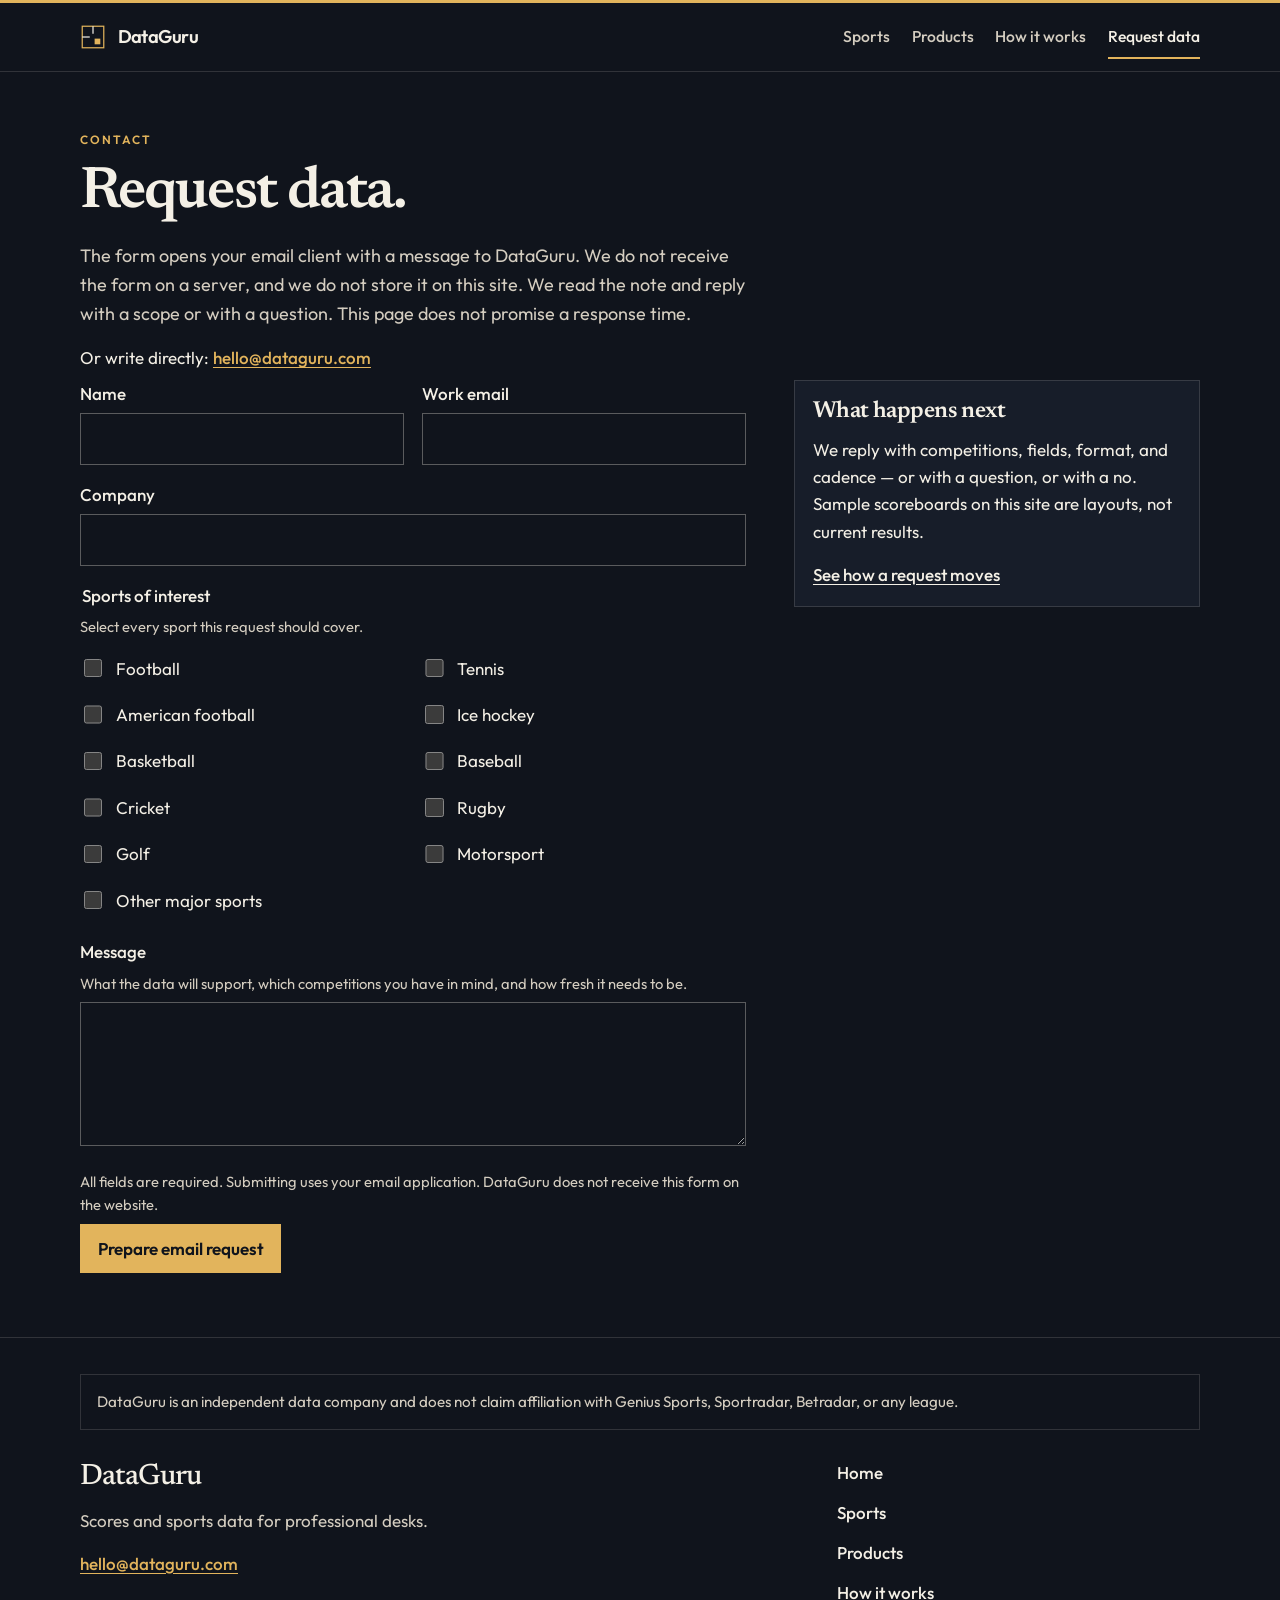
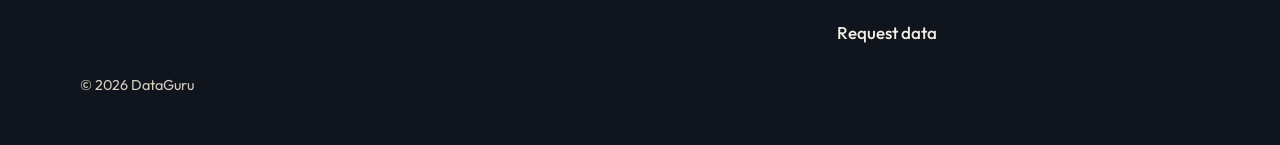
==== contact.html @ 73f0d901 "Add the DataGuru marketing site" ====
<!DOCTYPE html>
<html lang="en">
<head>
  <meta charset="utf-8">
  <meta name="viewport" content="width=device-width, initial-scale=1">
  <title>Request data — DataGuru</title>
  <meta name="description" content="Request sports scores and sports data from DataGuru. The form opens an email to the contact address with your note prepared. Nothing is stored on this site.">
  <meta name="theme-color" content="#10141c">
  <link rel="icon" href="favicon.ico" sizes="32x32">
  <link rel="icon" href="assets/favicon.svg" type="image/svg+xml">
  <link rel="preload" href="fonts/newsreader-latin-500-normal.woff2" as="font" type="font/woff2" crossorigin>
  <link rel="preload" href="fonts/outfit-latin-400-normal.woff2" as="font" type="font/woff2" crossorigin>
  <link rel="stylesheet" href="css/site.css">
</head>
<body>
  <a class="skip" href="#content">Skip to content</a>
  <header class="site-header">
    <div class="shell bar">
      <a class="brand" href="index.html">
        <img class="brand-mark" src="assets/mark.svg" width="28" height="28" alt="">
        <span class="brand-word">DataGuru</span>
      </a>
      <button class="nav-toggle" type="button" aria-expanded="false" aria-controls="site-nav">
        <span class="when-closed">Menu</span>
        <span class="when-open">Close</span>
      </button>
      <nav class="site-nav" id="site-nav" aria-label="Primary">
        <a href="sports.html">Sports</a>
        <a href="products.html">Products</a>
        <a href="how-it-works.html">How it works</a>
        <a class="nav-request" href="contact.html" aria-current="page">Request data</a>
      </nav>
    </div>
  </header>
  <main id="content" tabindex="-1">
    <div class="shell">
      <div class="page-head">
        <p class="eyebrow">Contact</p>
        <h1>Request data.</h1>
        <p class="lede">The form opens your email client with a message to DataGuru. We do not receive the form on a server, and we do not store it on this site. We read the note and reply with a scope or with a question. This page does not promise a response time.</p>
        <!-- Contact address: js/site.js CONTACT_EMAIL -->
        <p class="plain-mail">Or write directly: <a class="email-link" id="plain-email" data-contact-email></a></p>
      </div>
      <div class="form-layout">
        <form id="request" data-request-form action="contact.html" method="get">
          <div class="form-grid">
            <div>
              <label for="name">Name</label>
              <input id="name" name="name" type="text" autocomplete="name" maxlength="120" required>
            </div>
            <div>
              <label for="email">Work email</label>
              <input id="email" name="email" type="email" autocomplete="email" inputmode="email" autocapitalize="none" spellcheck="false" maxlength="120" required>
            </div>
            <div class="full">
              <label for="company">Company</label>
              <input id="company" name="company" type="text" autocomplete="organization" maxlength="160" required>
            </div>
            <fieldset class="full" data-sports-field aria-describedby="sports-hint">
              <legend>Sports of interest</legend>
              <p class="hint" id="sports-hint">Select every sport this request should cover.</p>
              <div class="checks">
                <label><input type="checkbox" name="sports" value="Football" data-slug="football"> Football</label>
                <label><input type="checkbox" name="sports" value="Tennis" data-slug="tennis"> Tennis</label>
                <label><input type="checkbox" name="sports" value="American football" data-slug="american-football"> American football</label>
                <label><input type="checkbox" name="sports" value="Ice hockey" data-slug="ice-hockey"> Ice hockey</label>
                <label><input type="checkbox" name="sports" value="Basketball" data-slug="basketball"> Basketball</label>
                <label><input type="checkbox" name="sports" value="Baseball" data-slug="baseball"> Baseball</label>
                <label><input type="checkbox" name="sports" value="Cricket" data-slug="cricket"> Cricket</label>
                <label><input type="checkbox" name="sports" value="Rugby" data-slug="rugby"> Rugby</label>
                <label><input type="checkbox" name="sports" value="Golf" data-slug="golf"> Golf</label>
                <label><input type="checkbox" name="sports" value="Motorsport" data-slug="motorsport"> Motorsport</label>
                <label><input type="checkbox" name="sports" value="Other major sports" data-slug="other"> Other major sports</label>
              </div>
              <p class="field-error" id="sports-error" data-sports-error role="alert" hidden>Select at least one sport.</p>
            </fieldset>
            <div class="full">
              <label for="message">Message</label>
              <p class="hint" id="message-hint">What the data will support, which competitions you have in mind, and how fresh it needs to be.</p>
              <textarea id="message" name="message" maxlength="1200" required aria-describedby="message-hint"></textarea>
            </div>
            <div class="full">
              <p class="hint">All fields are required. Submitting uses your email application. DataGuru does not receive this form on the website.</p>
              <button class="button" type="submit">Prepare email request</button>
            </div>
          </div>
          <div class="request-status" data-request-status hidden tabindex="-1" role="status" aria-live="polite">
            <h2>Email ready</h2>
            <p>Your email client should open a message to <a class="email-link" data-contact-email></a>. If it does not, use the prepared link. This page did not send or store the note.</p>
            <p>Subject: <span data-request-subject></span></p>
            <pre class="letter" data-request-summary></pre>
            <a class="button" data-open-mailto href="contact.html">Open the prepared email</a>
          </div>
        </form>
        <aside class="aside-card">
          <h2>What happens next</h2>
          <p>We reply with competitions, fields, format, and cadence — or with a question, or with a no. Sample scoreboards on this site are layouts, not current results.</p>
          <p><a class="text-link" href="how-it-works.html">See how a request moves</a></p>
        </aside>
      </div>
    </div>
  </main>
  <footer class="site-footer">
    <div class="shell">
      <p class="independence">DataGuru is an independent data company and does not claim affiliation with Genius Sports, Sportradar, Betradar, or any league.</p>
      <div class="footer-grid">
        <div>
          <p class="footer-name">DataGuru</p>
          <p class="footer-tag">Scores and sports data for professional desks.</p>
          <a class="email-link" data-contact-email></a>
        </div>
        <nav class="footer-nav" aria-label="Footer">
          <a href="index.html">Home</a>
          <a href="sports.html">Sports</a>
          <a href="products.html">Products</a>
          <a href="how-it-works.html">How it works</a>
          <a href="contact.html" aria-current="page">Request data</a>
        </nav>
      </div>
      <p class="copyright">© 2026 DataGuru</p>
      <noscript>
        <p class="noscript-note">Enable JavaScript to show the contact address and to prepare a request email. The address is a single constant in the site script.</p>
      </noscript>
    </div>
  </footer>
  <script src="js/site.js"></script>
</body>
</html>
---- css/site.css ----
/* DataGuru — Brass Ledger
   Indigo ink, warm paper, one brass signal. Self-contained. */

@font-face {
  font-family: "Newsreader";
  font-style: normal;
  font-weight: 500;
  font-display: swap;
  src: url("../fonts/newsreader-latin-500-normal.woff2") format("woff2");
}

@font-face {
  font-family: "Newsreader";
  font-style: italic;
  font-weight: 500;
  font-display: swap;
  src: url("../fonts/newsreader-latin-500-italic.woff2") format("woff2");
}

@font-face {
  font-family: "Newsreader";
  font-style: normal;
  font-weight: 600;
  font-display: swap;
  src: url("../fonts/newsreader-latin-600-normal.woff2") format("woff2");
}

@font-face {
  font-family: "Outfit";
  font-style: normal;
  font-weight: 400;
  font-display: swap;
  src: url("../fonts/outfit-latin-400-normal.woff2") format("woff2");
}

@font-face {
  font-family: "Outfit";
  font-style: normal;
  font-weight: 500;
  font-display: swap;
  src: url("../fonts/outfit-latin-500-normal.woff2") format("woff2");
}

@font-face {
  font-family: "Outfit";
  font-style: normal;
  font-weight: 600;
  font-display: swap;
  src: url("../fonts/outfit-latin-600-normal.woff2") format("woff2");
}

:root {
  --ink: #10141c;
  --ink-raised: #171d29;
  --panel: #1c2433;
  --line: rgba(244, 240, 230, 0.14);
  --line-strong: rgba(244, 240, 230, 0.32);
  --paper: #f4f0e6;
  --muted: #d4cdc0;
  --brass: #e2b45c;
  --error: #ffc9bc;
  --serif: "Newsreader", "Iowan Old Style", Palatino, Georgia, serif;
  --sans: "Outfit", "Avenir Next", "Segoe UI", sans-serif;
  --header: 4.25rem;
  color-scheme: dark;
}

*,
*::before,
*::after {
  box-sizing: border-box;
}

html {
  background: var(--ink);
  scroll-behavior: smooth;
  scroll-padding-top: 5.25rem;
}

body {
  margin: 0;
  background: var(--ink);
  color: var(--paper);
  font-family: var(--sans);
  font-size: 1.0625rem;
  font-weight: 400;
  line-height: 1.6;
  text-rendering: optimizeLegibility;
  -webkit-font-smoothing: antialiased;
}

[id] {
  scroll-margin-top: 5.25rem;
}

img,
svg {
  display: block;
  max-width: 100%;
}

button {
  font: inherit;
}

h1,
h2,
h3 {
  font-family: var(--serif);
  font-weight: 600;
  line-height: 1.08;
  letter-spacing: -0.025em;
  color: var(--paper);
}

h1 {
  margin: 0 0 1rem;
  font-size: clamp(2.55rem, 5.2vw, 4.6rem);
  letter-spacing: -0.032em;
}

h2 {
  margin: 0 0 0.75rem;
  font-size: clamp(1.85rem, 3vw, 2.7rem);
}

h3 {
  margin: 0 0 0.4rem;
  font-size: 1.45rem;
  font-weight: 500;
}

p {
  margin: 0 0 1rem;
}

p:last-child {
  margin-bottom: 0;
}

a {
  color: inherit;
}

:focus-visible {
  outline: 2px solid var(--brass);
  outline-offset: 3px;
}

::selection {
  background: var(--brass);
  color: var(--ink);
}

.skip {
  position: absolute;
  left: 1rem;
  top: -4rem;
  z-index: 30;
  padding: 0.55rem 0.8rem;
  background: var(--brass);
  color: var(--ink);
  font-weight: 600;
  text-decoration: none;
}

.skip:focus {
  top: 0.6rem;
}

.shell {
  width: min(1120px, calc(100% - 2.5rem));
  margin-inline: auto;
}

.site-header {
  position: sticky;
  top: 0;
  z-index: 20;
  background: var(--ink);
  border-top: 3px solid var(--brass);
  border-bottom: 1px solid var(--line);
}

.bar {
  display: flex;
  align-items: center;
  gap: 1rem 1.5rem;
  min-height: var(--header);
}

.brand {
  display: inline-flex;
  align-items: center;
  gap: 0.7rem;
  color: var(--paper);
  text-decoration: none;
  font-weight: 600;
  letter-spacing: -0.03em;
  font-size: 1.15rem;
}

.brand-mark {
  width: 1.65rem;
  height: 1.65rem;
}

.brand-word {
  white-space: nowrap;
}

.site-nav {
  display: flex;
  align-items: center;
  gap: 0.25rem 1.35rem;
  margin-left: auto;
}

.site-nav a {
  display: inline-flex;
  align-items: center;
  min-height: 44px;
  color: var(--muted);
  text-decoration: none;
  font-size: 0.98rem;
  font-weight: 500;
}

.site-nav a:hover {
  color: var(--paper);
}

.site-nav a[aria-current="page"] {
  color: var(--paper);
  box-shadow: inset 0 -2px 0 var(--brass);
}

.site-nav a.nav-request {
  color: var(--brass);
}

.site-nav a.nav-request:hover {
  color: var(--brass);
  text-decoration: underline;
  text-underline-offset: 0.22em;
}

.site-nav a.nav-request[aria-current="page"] {
  color: var(--paper);
  text-decoration: none;
}

.nav-toggle {
  display: none;
  align-items: center;
  min-height: 44px;
  margin-left: auto;
  padding: 0 0.9rem;
  border: 1px solid var(--line-strong);
  background: transparent;
  color: var(--paper);
  font: inherit;
  font-weight: 500;
  cursor: pointer;
}

.nav-toggle .when-open {
  display: none;
}

.nav-toggle[aria-expanded="true"] {
  border-color: var(--brass);
  color: var(--brass);
}

.nav-toggle[aria-expanded="true"] .when-closed {
  display: none;
}

.nav-toggle[aria-expanded="true"] .when-open {
  display: inline;
}

.button:focus-visible,
.nav-toggle:focus-visible {
  outline-color: var(--paper);
}

main:focus {
  outline: none;
}

.hero-wrap {
  background: radial-gradient(ellipse 55% 80% at 100% 0%, rgba(226, 180, 92, 0.16), transparent 58%);
}

.hero {
  display: grid;
  grid-template-columns: minmax(0, 1.15fr) minmax(16rem, 0.85fr);
  gap: 3.5rem;
  align-items: start;
  padding: 4.25rem 0 3.5rem;
}

.eyebrow {
  margin: 0 0 0.85rem;
  color: var(--brass);
  font-size: 0.75rem;
  font-weight: 600;
  letter-spacing: 0.16em;
  text-transform: uppercase;
}

h1 em {
  font-style: italic;
  font-weight: 500;
  color: var(--brass);
}

.lede {
  max-width: 42rem;
  color: var(--muted);
  font-size: 1.125rem;
}

.actions {
  display: flex;
  flex-wrap: wrap;
  align-items: center;
  gap: 1rem 1.4rem;
  margin: 1.6rem 0 0.85rem;
}

.button {
  display: inline-flex;
  align-items: center;
  justify-content: center;
  min-height: 44px;
  padding: 0.7rem 1.1rem;
  background: var(--brass);
  color: var(--ink);
  font-weight: 600;
  text-decoration: none;
  border: 0;
  cursor: pointer;
}

.button:hover {
  background: var(--paper);
  color: var(--ink);
}

.text-link {
  color: var(--paper);
  font-weight: 500;
  text-underline-offset: 0.2em;
}

.text-link:hover {
  color: var(--brass);
}

.fine {
  color: var(--muted);
  font-size: 0.92rem;
}

.sample {
  position: relative;
  border: 1px solid var(--line-strong);
  background:
    linear-gradient(180deg, rgba(226, 180, 92, 0.14), rgba(226, 180, 92, 0) 32%),
    var(--panel);
  padding: 1.45rem 1.3rem 1.15rem;
}

.sample::before,
.sample::after {
  content: "";
  position: absolute;
  width: 0.75rem;
  height: 0.75rem;
  border-color: var(--brass);
  border-style: solid;
}

.sample::before {
  top: 0.45rem;
  left: 0.45rem;
  border-width: 1px 0 0 1px;
}

.sample::after {
  right: 0.45rem;
  bottom: 0.45rem;
  border-width: 0 1px 1px 0;
}

.sample-top {
  display: flex;
  justify-content: space-between;
  gap: 1rem;
  align-items: baseline;
}

.sample-flag {
  margin: 0;
  color: var(--brass);
  font-size: 0.72rem;
  font-weight: 600;
  letter-spacing: 0.14em;
  text-transform: uppercase;
}

.sample-sport {
  margin: 1rem 0 0.15rem;
  font-family: var(--serif);
  font-size: 1.7rem;
  letter-spacing: -0.02em;
}

.sample-meta,
.sample-foot {
  color: var(--muted);
  font-size: 0.86rem;
}

.scoreboard {
  margin: 1rem 0 0.85rem;
}

.score-row {
  display: grid;
  grid-template-columns: 1fr auto;
  gap: 1rem;
  align-items: baseline;
  padding: 0.45rem 0;
  border-top: 1px solid var(--line);
}

.score {
  font-family: var(--serif);
  font-size: 2.6rem;
  font-variant-numeric: lining-nums tabular-nums;
  line-height: 1;
}

.clock {
  margin: 0 0 0.85rem;
  color: var(--brass);
  font-variant-numeric: tabular-nums;
  letter-spacing: 0.03em;
}

.event-list {
  list-style: none;
  margin: 0;
  padding: 0;
  border-top: 1px solid var(--line);
}

.event-list li {
  display: grid;
  grid-template-columns: 3rem 1.1fr 1.3fr;
  gap: 0.5rem;
  padding: 0.55rem 0;
  border-bottom: 1px solid var(--line);
  font-size: 0.92rem;
}

.sample-foot {
  margin-top: 0.85rem;
}

.section {
  padding: 4.5rem 0;
}

.section-intro {
  max-width: 40rem;
  margin-bottom: 2rem;
}

.band {
  background: var(--ink-raised);
  border-top: 1px solid var(--line);
  border-bottom: 1px solid var(--line);
}

.families {
  list-style: none;
  margin: 0;
  padding: 0;
  counter-reset: family;
}

.families li {
  display: grid;
  grid-template-columns: 4rem minmax(0, 1fr);
  gap: 0.5rem 1rem;
  align-items: start;
  padding: 1.2rem 0;
  border-top: 1px solid var(--line);
  counter-increment: family;
}

.families li:last-child {
  border-bottom: 1px solid var(--line);
}

.families li::before {
  content: counter(family, decimal-leading-zero);
  font-family: var(--serif);
  font-style: italic;
  font-weight: 500;
  font-size: 1.7rem;
  color: var(--brass);
  line-height: 1.1;
}

.families a {
  color: var(--paper);
  text-decoration: none;
}

.families a:hover {
  color: var(--brass);
}

.families p {
  color: var(--muted);
  max-width: 46rem;
}

.figures {
  display: grid;
  grid-template-columns: repeat(4, minmax(0, 1fr));
  gap: 1.5rem;
  margin: 0;
}

.figures > div {
  display: flex;
  flex-direction: column;
  gap: 0.35rem;
  min-height: 100%;
  padding-top: 0.2rem;
  border-top: 2px solid var(--brass);
}

.figures dt {
  order: 1;
  font-size: 0.75rem;
  font-weight: 600;
  letter-spacing: 0.14em;
  text-transform: uppercase;
}

.figures dd {
  order: 0;
  margin: 0.35rem 0 0;
  font-family: var(--serif);
  font-style: italic;
  font-weight: 500;
  font-size: clamp(3rem, 5vw, 4.25rem);
  line-height: 0.95;
  color: var(--brass);
  font-variant-numeric: lining-nums;
}

.figures p {
  order: 2;
  margin: 0.2rem 0 0;
  color: var(--muted);
  font-size: 0.95rem;
}

.plate-grid {
  display: grid;
  grid-template-columns: 1fr 1fr;
  border-top: 1px solid var(--line);
  border-left: 1px solid var(--line);
}

.plate {
  position: relative;
  min-height: 13.5rem;
  padding: 1.4rem 1.3rem 1.3rem;
  border-right: 1px solid var(--line);
  border-bottom: 1px solid var(--line);
}

.plate:hover,
.plate:focus-within {
  background: rgba(244, 240, 230, 0.04);
}

.plate:has(a:focus-visible) {
  outline: 2px solid var(--brass);
  outline-offset: -2px;
}

.plate h3 a:focus-visible {
  outline: none;
}

.plate h3 a::after {
  content: "";
  position: absolute;
  inset: 0;
}

.icon {
  width: 2.4rem;
  height: 2.4rem;
  margin-bottom: 1rem;
  color: var(--brass);
}

.plate p,
.wider-grid p {
  color: var(--muted);
}

.plate h3 a,
.sport-index a,
.wider-grid h3 {
  color: var(--paper);
  text-decoration: none;
}

.plate:hover h3 a {
  color: var(--brass);
}

.sport-index {
  display: grid;
  grid-template-columns: repeat(3, minmax(0, 1fr));
  list-style: none;
  margin: 0;
  padding: 0;
  border-top: 1px solid var(--line);
  border-left: 1px solid var(--line);
}

.sport-index a {
  display: flex;
  align-items: center;
  min-height: 4.75rem;
  padding: 0.8rem 1rem;
  border-right: 1px solid var(--line);
  border-bottom: 1px solid var(--line);
  font-weight: 500;
  text-decoration: none;
}

.sport-index a:hover {
  background: rgba(244, 240, 230, 0.04);
  color: var(--brass);
}

.steps {
  list-style: none;
  display: grid;
  grid-template-columns: repeat(3, minmax(0, 1fr));
  gap: 1.5rem;
  margin: 0;
  padding: 0;
  counter-reset: step;
}

.steps li {
  counter-increment: step;
  border-top: 2px solid var(--brass);
  padding-top: 0.9rem;
}

.steps li::before {
  content: counter(step, decimal-leading-zero);
  display: block;
  margin-bottom: 0.55rem;
  font-family: var(--serif);
  font-style: italic;
  font-weight: 500;
  font-size: 2rem;
  line-height: 1;
  color: var(--brass);
}

.steps p {
  color: var(--muted);
}

.steps-long {
  grid-template-columns: 1fr;
  gap: 0;
}

.steps-long li {
  display: grid;
  grid-template-columns: 4.5rem minmax(0, 1fr);
  gap: 0.75rem 1rem;
  border-top: 1px solid var(--line);
  padding: 1.4rem 0 1.5rem;
}

.steps-long li::before {
  margin: 0;
  font-size: 2.1rem;
}

.close {
  background: var(--brass);
  color: var(--ink);
}

.close h2,
.close p {
  color: var(--ink);
}

.close-inner {
  display: flex;
  align-items: end;
  justify-content: space-between;
  gap: 1.5rem 2rem;
}

.close h2 {
  max-width: 22rem;
  margin: 0;
}

.close .button {
  background: var(--ink);
  color: var(--paper);
  flex: 0 0 auto;
}

.close .button:hover {
  background: var(--paper);
  color: var(--ink);
}

.page-head {
  max-width: 44rem;
  padding: 3.6rem 0 0.5rem;
}

.page-head h1 {
  font-size: clamp(2.4rem, 4.6vw, 4rem);
}

.page-block {
  padding-bottom: 3.5rem;
}

.follow {
  margin-top: 1.5rem;
}

.section-gap {
  margin-top: 3rem;
}

.jump {
  display: flex;
  flex-wrap: wrap;
  gap: 0.35rem 1.1rem;
  margin: 1.5rem 0 0.5rem;
  padding-bottom: 0.4rem;
  border-bottom: 1px solid var(--line);
}

.jump a {
  display: inline-flex;
  align-items: center;
  min-height: 44px;
  color: var(--muted);
  font-weight: 500;
  text-decoration: none;
}

.jump a:hover {
  color: var(--brass);
}

.sport,
.product {
  display: grid;
  grid-template-columns: minmax(12rem, 0.75fr) minmax(0, 1.25fr);
  gap: 1.25rem 2.5rem;
  padding: 2.2rem 0;
  border-top: 1px solid var(--line);
}

.sport-title {
  display: flex;
  align-items: center;
  gap: 0.75rem;
}

.sport-title .icon {
  margin: 0;
  flex: 0 0 auto;
}

.sport-title h2,
.product h2 {
  margin: 0;
}

.alias {
  margin: 0.35rem 0 0;
  color: var(--brass);
  font-size: 0.78rem;
  font-weight: 600;
  letter-spacing: 0.14em;
  text-transform: uppercase;
}

.sport ul,
.split ul,
.note-list {
  margin: 0.4rem 0 1rem;
  padding-left: 1.15rem;
}

.sport li,
.split li {
  margin: 0.35rem 0;
}

.wider-grid {
  display: grid;
  grid-template-columns: repeat(3, minmax(0, 1fr));
  gap: 1px;
  background: var(--line);
  border: 1px solid var(--line);
}

.wider-grid article {
  background: var(--ink);
  padding: 1.25rem 1.15rem 1.3rem;
}

.wider-grid .span-all {
  grid-column: 1 / -1;
}

.wider-grid h3 {
  font-size: 1.35rem;
}

.product dl {
  margin: 0;
}

.product dl > div {
  display: grid;
  grid-template-columns: 7.5rem minmax(0, 1fr);
  gap: 0.75rem 1rem;
  padding: 0.75rem 0;
  border-top: 1px solid var(--line);
}

.product dt {
  margin: 0;
  color: var(--brass);
  font-size: 0.72rem;
  font-weight: 600;
  letter-spacing: 0.12em;
  text-transform: uppercase;
}

.product dd {
  margin: 0;
}

.split {
  display: grid;
  grid-template-columns: 1fr 1fr;
  gap: 1.5rem 2.5rem;
  margin-top: 2.5rem;
}

.split section {
  border-top: 2px solid var(--brass);
  padding-top: 1rem;
}

.form-layout {
  display: grid;
  grid-template-columns: minmax(0, 1.15fr) minmax(14rem, 0.7fr);
  gap: 2rem 3rem;
  align-items: start;
  padding-bottom: 4rem;
}

.form-grid {
  display: grid;
  grid-template-columns: 1fr 1fr;
  gap: 1rem 1.15rem;
}

.full {
  grid-column: 1 / -1;
}

label,
legend {
  display: block;
  margin-bottom: 0.4rem;
  font-weight: 500;
}

fieldset {
  border: 0;
  margin: 0;
  padding: 0;
  min-inline-size: 0;
}

input,
textarea {
  width: 100%;
  padding: 0.75rem 0.8rem;
  border: 1px solid var(--line-strong);
  border-radius: 0;
  background: var(--ink);
  color: var(--paper);
  font: inherit;
  font-size: 1rem;
}

textarea {
  min-height: 9rem;
  resize: vertical;
}

input:focus-visible,
textarea:focus-visible {
  outline: 2px solid var(--brass);
  outline-offset: 2px;
  border-color: var(--brass);
}

input:-webkit-autofill {
  -webkit-text-fill-color: var(--paper);
  caret-color: var(--paper);
  box-shadow: 0 0 0 1000px var(--ink) inset;
}

.checks {
  display: grid;
  grid-template-columns: 1fr 1fr;
  gap: 0.15rem 1rem;
}

.checks label {
  display: flex;
  align-items: center;
  gap: 0.65rem;
  min-height: 44px;
  margin: 0;
  font-weight: 400;
  cursor: pointer;
}

.checks input {
  width: 1.15rem;
  height: 1.15rem;
  accent-color: var(--brass);
}

.hint {
  margin: 0 0 0.45rem;
  color: var(--muted);
  font-size: 0.92rem;
}

.field-error {
  margin: 0.35rem 0 0;
  color: var(--error);
  font-size: 0.92rem;
}

.aside-card {
  border: 1px solid var(--line);
  background: var(--ink-raised);
  padding: 1.15rem 1.1rem;
}

.aside-card h2 {
  font-size: 1.45rem;
}

.plain-mail {
  margin-top: 0.8rem;
}

.email-link {
  color: var(--brass);
  font-weight: 500;
  text-underline-offset: 0.16em;
}

.email-link:hover {
  color: var(--paper);
}

.request-status {
  margin-top: 1.35rem;
  padding: 1.1rem 1.1rem 1.15rem;
  border-left: 3px solid var(--brass);
  background: var(--ink-raised);
}

.request-status h2 {
  font-size: 1.7rem;
}

.letter {
  margin: 0.75rem 0 1rem;
  padding: 0.85rem 0.9rem;
  border: 1px solid var(--line);
  background: var(--ink);
  font-family: var(--sans);
  font-size: 0.95rem;
  white-space: pre-wrap;
  overflow-wrap: anywhere;
}

.site-footer {
  padding: 2.25rem 0 2rem;
  border-top: 1px solid var(--line);
}

.independence {
  margin: 0;
  padding: 0.9rem 1rem;
  border: 1px solid var(--line);
  color: var(--muted);
  font-size: 0.95rem;
}

.footer-grid {
  display: grid;
  grid-template-columns: 1.4fr 0.7fr;
  gap: 2rem;
  margin-top: 1.5rem;
}

.footer-name {
  margin: 0 0 0.35rem;
  font-family: var(--serif);
  font-size: 1.85rem;
  font-weight: 500;
  letter-spacing: -0.03em;
}

.footer-tag {
  color: var(--muted);
}

.footer-nav {
  display: grid;
  align-content: start;
  justify-items: start;
  gap: 0.1rem;
}

.footer-nav a {
  display: inline-flex;
  align-items: center;
  min-height: 2.4rem;
  color: var(--paper);
  font-weight: 500;
  text-decoration: none;
}

.footer-nav a:hover {
  color: var(--brass);
}

.copyright {
  margin-top: 1.4rem;
  color: var(--muted);
  font-size: 0.9rem;
}

.noscript-note {
  margin-top: 1rem;
  color: var(--muted);
}

@media (max-width: 900px) {
  .hero,
  .sport,
  .product,
  .form-layout,
  .split,
  .figures {
    grid-template-columns: 1fr;
  }

  .close-inner {
    align-items: start;
    flex-direction: column;
  }

  .close h2 {
    max-width: none;
  }

  .product dl > div {
    grid-template-columns: 1fr;
    gap: 0.2rem;
  }
}

@media (max-width: 800px) {
  .bar {
    flex-wrap: wrap;
  }

  .nav-toggle {
    display: inline-flex;
  }

  .site-nav {
    display: none;
    flex-basis: 100%;
    flex-direction: column;
    align-items: stretch;
    gap: 0;
    margin-left: 0;
    padding-bottom: 0.6rem;
  }

  .site-nav.is-open {
    display: flex;
  }

  .site-nav a {
    border-top: 1px solid var(--line);
  }

  .site-nav a[aria-current="page"] {
    box-shadow: inset 3px 0 0 var(--brass);
  }

  .steps {
    grid-template-columns: 1fr;
  }

  .wider-grid,
  .sport-index {
    grid-template-columns: 1fr 1fr;
  }
}

@media (max-width: 640px) {
  .shell {
    width: min(1120px, calc(100% - 2rem));
  }

  .hero {
    gap: 2rem;
    padding: 2rem 0 2.4rem;
  }

  .section {
    padding: 3rem 0;
  }

  .page-head {
    padding-top: 2rem;
  }

  .plate-grid,
  .form-grid,
  .checks,
  .wider-grid,
  .sport-index,
  .footer-grid {
    grid-template-columns: 1fr;
  }

  .event-list li {
    grid-template-columns: 2.6rem 1fr;
  }

  .event-list li span:last-child {
    grid-column: 2;
  }

  .steps-long li {
    grid-template-columns: 1fr;
  }
}

@media (pointer: coarse) {
  .footer-nav a {
    min-height: 44px;
  }
}

@media (prefers-reduced-motion: reduce) {
  html {
    scroll-behavior: auto;
  }

  *,
  *::before,
  *::after {
    transition: none !important;
    animation: none !important;
  }
}
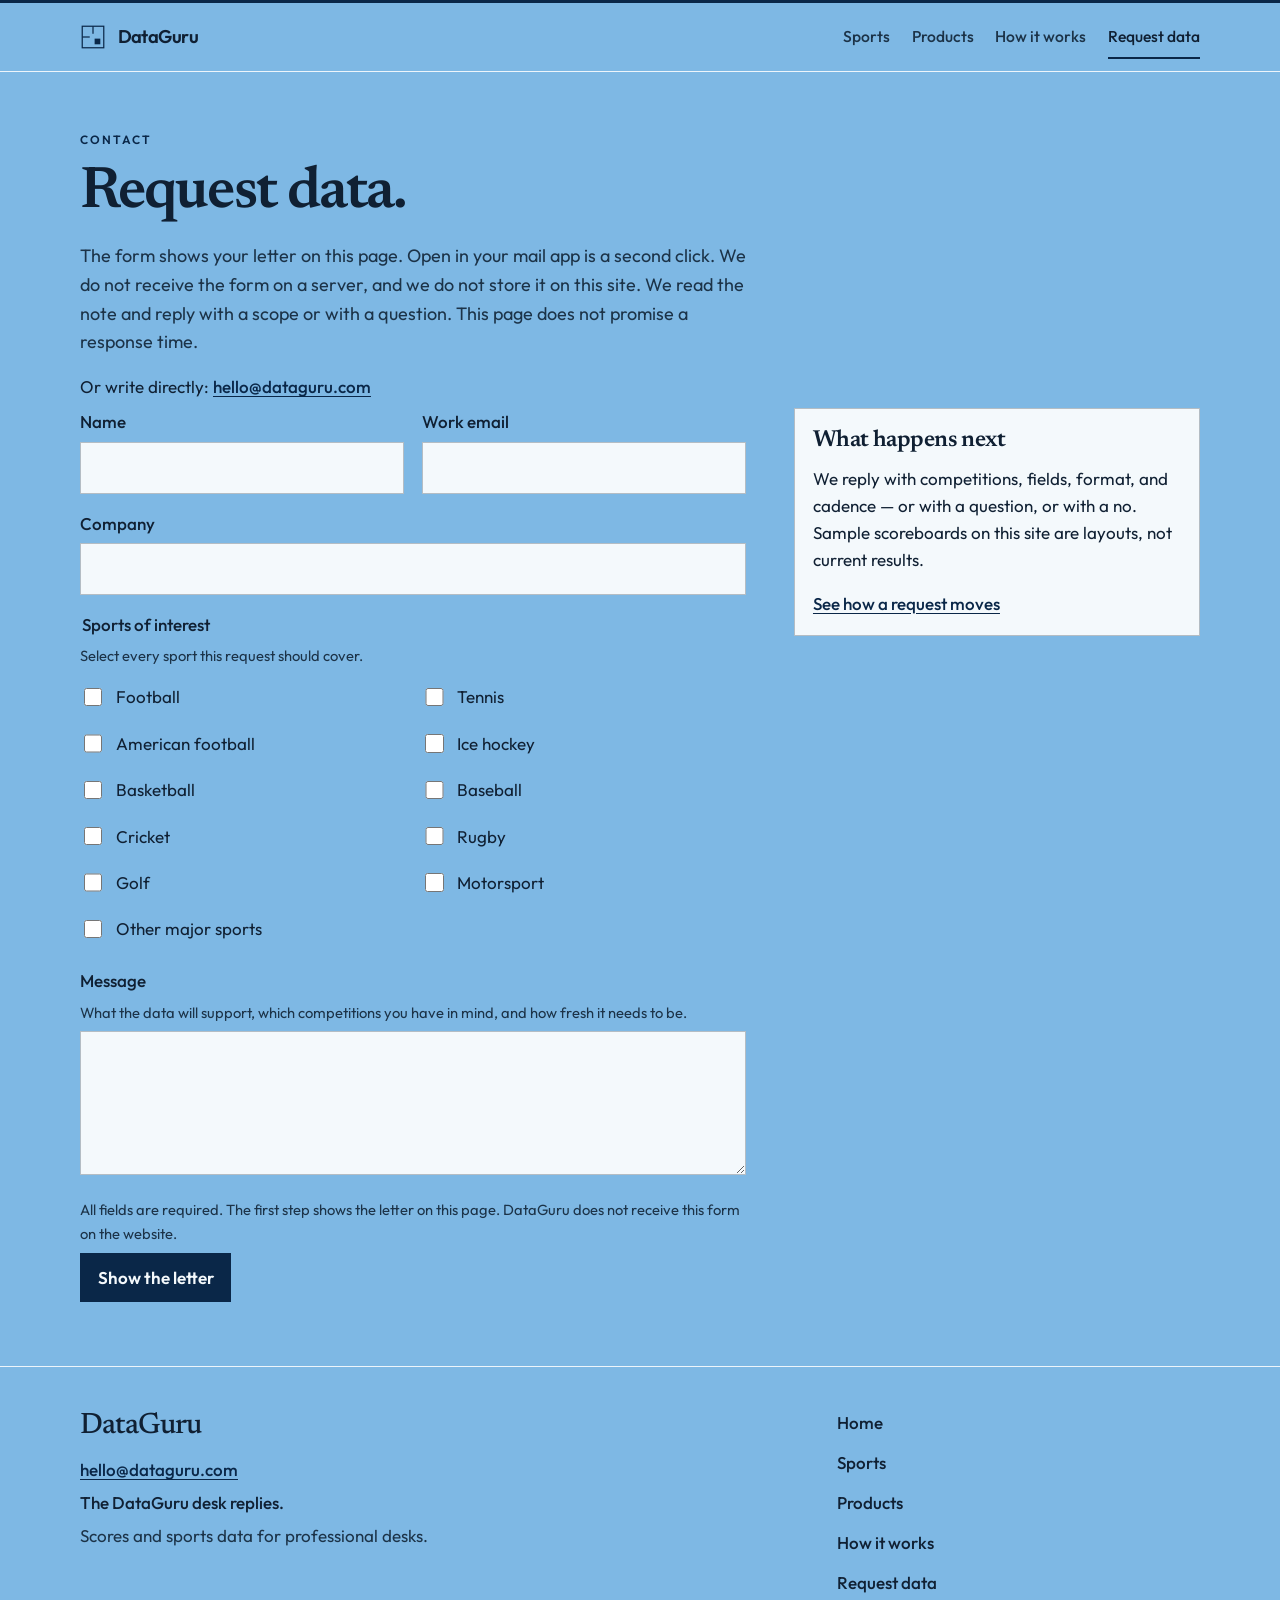
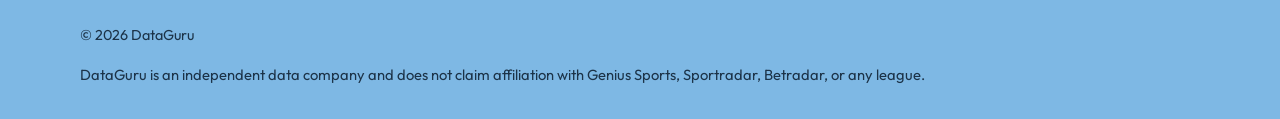
==== commit 7e9421c3: "Show tennis files on a daylight court. Replace the count band with the fields inside a file, add one" ====
--- a/contact.html
+++ b/contact.html
@@ -4,8 +4,8 @@
   <meta charset="utf-8">
   <meta name="viewport" content="width=device-width, initial-scale=1">
   <title>Request data — DataGuru</title>
-  <meta name="description" content="Request sports scores and sports data from DataGuru. The form opens an email to the contact address with your note prepared. Nothing is stored on this site.">
-  <meta name="theme-color" content="#10141c">
+  <meta name="description" content="Request sports data from DataGuru. The form shows your letter on the page first. A second click opens it in your mail app. Nothing is stored on this site.">
+  <meta name="theme-color" content="#7eb8e4">
   <link rel="icon" href="favicon.ico" sizes="32x32">
   <link rel="icon" href="assets/favicon.svg" type="image/svg+xml">
   <link rel="preload" href="fonts/newsreader-latin-500-normal.woff2" as="font" type="font/woff2" crossorigin>
@@ -37,12 +37,14 @@
       <div class="page-head">
         <p class="eyebrow">Contact</p>
         <h1>Request data.</h1>
-        <p class="lede">The form opens your email client with a message to DataGuru. We do not receive the form on a server, and we do not store it on this site. We read the note and reply with a scope or with a question. This page does not promise a response time.</p>
-        <!-- Contact address: js/site.js CONTACT_EMAIL -->
-        <p class="plain-mail">Or write directly: <a class="email-link" id="plain-email" data-contact-email></a></p>
+        <p class="lede">The form shows your letter on this page. Open in your mail app is a second click. We do not receive the form on a server, and we do not store it on this site. We read the note and reply with a scope or with a question. This page does not promise a response time.</p>
+        <p class="plain-mail">Or write directly: <a class="email-link" id="plain-email" href="mailto:hello@dataguru.com" data-contact-email>hello@dataguru.com</a></p>
       </div>
+      <noscript>
+        <p class="noscript-note">Without JavaScript, submitting this form opens your email application with the fields you entered. The letter preview on the page needs JavaScript.</p>
+      </noscript>
       <div class="form-layout">
-        <form id="request" data-request-form action="contact.html" method="get">
+        <form id="request" data-request-form action="mailto:hello@dataguru.com" method="get">
           <div class="form-grid">
             <div>
               <label for="name">Name</label>
@@ -80,16 +82,17 @@
               <textarea id="message" name="message" maxlength="1200" required aria-describedby="message-hint"></textarea>
             </div>
             <div class="full">
-              <p class="hint">All fields are required. Submitting uses your email application. DataGuru does not receive this form on the website.</p>
-              <button class="button" type="submit">Prepare email request</button>
+              <p class="hint">All fields are required. The first step shows the letter on this page. DataGuru does not receive this form on the website.</p>
+              <button class="button" type="submit">Show the letter</button>
             </div>
           </div>
           <div class="request-status" data-request-status hidden tabindex="-1" role="status" aria-live="polite">
-            <h2>Email ready</h2>
-            <p>Your email client should open a message to <a class="email-link" data-contact-email></a>. If it does not, use the prepared link. This page did not send or store the note.</p>
-            <p>Subject: <span data-request-subject></span></p>
+            <h2>Your letter</h2>
+            <p>This page did not send or store the note.</p>
+            <p>To: <a class="email-link" href="mailto:hello@dataguru.com" data-contact-email>hello@dataguru.com</a></p>
+            <p class="request-subject">Subject: <span data-request-subject></span></p>
             <pre class="letter" data-request-summary></pre>
-            <a class="button" data-open-mailto href="contact.html">Open the prepared email</a>
+            <a class="button" data-open-mailto href="mailto:hello@dataguru.com">Open in your mail app</a>
           </div>
         </form>
         <aside class="aside-card">
@@ -102,12 +105,12 @@
   </main>
   <footer class="site-footer">
     <div class="shell">
-      <p class="independence">DataGuru is an independent data company and does not claim affiliation with Genius Sports, Sportradar, Betradar, or any league.</p>
       <div class="footer-grid">
-        <div>
+        <div class="footer-lead">
           <p class="footer-name">DataGuru</p>
+          <p><a class="email-link" href="mailto:hello@dataguru.com" data-contact-email>hello@dataguru.com</a></p>
+          <p class="footer-reply">The DataGuru desk replies.</p>
           <p class="footer-tag">Scores and sports data for professional desks.</p>
-          <a class="email-link" data-contact-email></a>
         </div>
         <nav class="footer-nav" aria-label="Footer">
           <a href="index.html">Home</a>
@@ -118,8 +121,9 @@
         </nav>
       </div>
       <p class="copyright">© 2026 DataGuru</p>
+      <p class="independence">DataGuru is an independent data company and does not claim affiliation with Genius Sports, Sportradar, Betradar, or any league.</p>
       <noscript>
-        <p class="noscript-note">Enable JavaScript to show the contact address and to prepare a request email. The address is a single constant in the site script.</p>
+        <p class="noscript-note">The menu button on a narrow screen needs JavaScript. The mailbox link is in the page.</p>
       </noscript>
     </div>
   </footer>
--- a/css/site.css
+++ b/css/site.css
@@ -1,5 +1,6 @@
-/* DataGuru — Brass Ledger
-   Indigo ink, warm paper, one brass signal. Self-contained. */
+/* DataGuru — daylight hard court.
+   Light court blue, dark text, deeper blue accent. Newsreader for titles.
+   Brass is unused: it does not hold contrast on this court. */
 
 @font-face {
   font-family: "Newsreader";
@@ -50,19 +51,21 @@
 }
 
 :root {
-  --ink: #10141c;
-  --ink-raised: #171d29;
-  --panel: #1c2433;
-  --line: rgba(244, 240, 230, 0.14);
-  --line-strong: rgba(244, 240, 230, 0.32);
-  --paper: #f4f0e6;
-  --muted: #d4cdc0;
-  --brass: #e2b45c;
-  --error: #ffc9bc;
+  --court: #7eb8e4;
+  --court-deep: #68aad8;
+  --card: #f4f9fc;
+  --ink: #102033;
+  --muted: #1c3348;
+  --line: rgba(255, 255, 255, 0.86);
+  --line-ink: rgba(16, 32, 51, 0.16);
+  --line-strong: rgba(16, 32, 51, 0.28);
+  --accent: #0a2748;
+  --on-accent: #f4f9fc;
+  --error: #5c1814;
   --serif: "Newsreader", "Iowan Old Style", Palatino, Georgia, serif;
   --sans: "Outfit", "Avenir Next", "Segoe UI", sans-serif;
   --header: 4.25rem;
-  color-scheme: dark;
+  color-scheme: light;
 }
 
 *,
@@ -72,15 +75,15 @@
 }
 
 html {
-  background: var(--ink);
+  background: var(--court);
   scroll-behavior: smooth;
   scroll-padding-top: 5.25rem;
 }
 
 body {
   margin: 0;
-  background: var(--ink);
-  color: var(--paper);
+  background: var(--court);
+  color: var(--ink);
   font-family: var(--sans);
   font-size: 1.0625rem;
   font-weight: 400;
@@ -94,9 +97,15 @@
 }
 
 img,
+svg,
+table,
+pre {
+  max-width: 100%;
+}
+
+img,
 svg {
   display: block;
-  max-width: 100%;
 }
 
 button {
@@ -110,7 +119,7 @@
   font-weight: 600;
   line-height: 1.08;
   letter-spacing: -0.025em;
-  color: var(--paper);
+  color: var(--ink);
 }
 
 h1 {
@@ -143,13 +152,13 @@
 }
 
 :focus-visible {
-  outline: 2px solid var(--brass);
+  outline: 2px solid var(--accent);
   outline-offset: 3px;
 }
 
 ::selection {
-  background: var(--brass);
-  color: var(--ink);
+  background: var(--accent);
+  color: var(--on-accent);
 }
 
 .skip {
@@ -158,8 +167,8 @@
   top: -4rem;
   z-index: 30;
   padding: 0.55rem 0.8rem;
-  background: var(--brass);
-  color: var(--ink);
+  background: var(--accent);
+  color: var(--on-accent);
   font-weight: 600;
   text-decoration: none;
 }
@@ -171,14 +180,30 @@
 .shell {
   width: min(1120px, calc(100% - 2.5rem));
   margin-inline: auto;
+}
+
+.shell > *,
+.form-layout,
+.form-layout > *,
+.form-grid,
+.form-grid > *,
+.footer-grid,
+.footer-grid > *,
+.request-status,
+.data-layout,
+.venue-list,
+.venue-list > *,
+.file-fields,
+.file-fields > * {
+  min-width: 0;
 }
 
 .site-header {
   position: sticky;
   top: 0;
   z-index: 20;
-  background: var(--ink);
-  border-top: 3px solid var(--brass);
+  background: var(--court);
+  border-top: 3px solid var(--accent);
   border-bottom: 1px solid var(--line);
 }
 
@@ -193,7 +218,7 @@
   display: inline-flex;
   align-items: center;
   gap: 0.7rem;
-  color: var(--paper);
+  color: var(--ink);
   text-decoration: none;
   font-weight: 600;
   letter-spacing: -0.03em;
@@ -227,26 +252,26 @@
 }
 
 .site-nav a:hover {
-  color: var(--paper);
+  color: var(--ink);
 }
 
 .site-nav a[aria-current="page"] {
-  color: var(--paper);
-  box-shadow: inset 0 -2px 0 var(--brass);
+  color: var(--ink);
+  box-shadow: inset 0 -2px 0 var(--accent);
 }
 
 .site-nav a.nav-request {
-  color: var(--brass);
+  color: var(--accent);
 }
 
 .site-nav a.nav-request:hover {
-  color: var(--brass);
+  color: var(--accent);
   text-decoration: underline;
   text-underline-offset: 0.22em;
 }
 
 .site-nav a.nav-request[aria-current="page"] {
-  color: var(--paper);
+  color: var(--ink);
   text-decoration: none;
 }
 
@@ -258,7 +283,7 @@
   padding: 0 0.9rem;
   border: 1px solid var(--line-strong);
   background: transparent;
-  color: var(--paper);
+  color: var(--ink);
   font: inherit;
   font-weight: 500;
   cursor: pointer;
@@ -269,8 +294,8 @@
 }
 
 .nav-toggle[aria-expanded="true"] {
-  border-color: var(--brass);
-  color: var(--brass);
+  border-color: var(--accent);
+  color: var(--accent);
 }
 
 .nav-toggle[aria-expanded="true"] .when-closed {
@@ -283,7 +308,7 @@
 
 .button:focus-visible,
 .nav-toggle:focus-visible {
-  outline-color: var(--paper);
+  outline-color: var(--ink);
 }
 
 main:focus {
@@ -291,7 +316,7 @@
 }
 
 .hero-wrap {
-  background: radial-gradient(ellipse 55% 80% at 100% 0%, rgba(226, 180, 92, 0.16), transparent 58%);
+  background: radial-gradient(ellipse 55% 80% at 100% 0%, rgba(255, 255, 255, 0.45), transparent 58%);
 }
 
 .hero {
@@ -304,7 +329,7 @@
 
 .eyebrow {
   margin: 0 0 0.85rem;
-  color: var(--brass);
+  color: var(--accent);
   font-size: 0.75rem;
   font-weight: 600;
   letter-spacing: 0.16em;
@@ -314,7 +339,7 @@
 h1 em {
   font-style: italic;
   font-weight: 500;
-  color: var(--brass);
+  color: var(--accent);
 }
 
 .lede {
@@ -337,8 +362,8 @@
   justify-content: center;
   min-height: 44px;
   padding: 0.7rem 1.1rem;
-  background: var(--brass);
-  color: var(--ink);
+  background: var(--accent);
+  color: var(--on-accent);
   font-weight: 600;
   text-decoration: none;
   border: 0;
@@ -346,18 +371,18 @@
 }
 
 .button:hover {
-  background: var(--paper);
-  color: var(--ink);
+  background: var(--ink);
+  color: var(--on-accent);
 }
 
 .text-link {
-  color: var(--paper);
+  color: var(--accent);
   font-weight: 500;
   text-underline-offset: 0.2em;
 }
 
 .text-link:hover {
-  color: var(--brass);
+  color: var(--ink);
 }
 
 .fine {
@@ -365,12 +390,58 @@
   font-size: 0.92rem;
 }
 
+.coverage {
+  margin-top: 1.45rem;
+}
+
+.coverage .eyebrow {
+  margin-bottom: 0.35rem;
+}
+
+.level-list {
+  display: grid;
+  grid-template-columns: 1fr 1fr;
+  gap: 0.85rem 1.25rem;
+  list-style: none;
+  margin: 0.85rem 0 0;
+  padding: 0;
+}
+
+.sport .level-list {
+  margin: 0.2rem 0 1.15rem;
+  padding: 0;
+  list-style: none;
+}
+
+.level-name,
+.level-list a {
+  font-family: var(--serif);
+  font-size: 1.28rem;
+  font-weight: 500;
+  letter-spacing: -0.02em;
+  line-height: 1.15;
+  color: var(--ink);
+  text-decoration: none;
+}
+
+.level-list a:hover {
+  color: var(--accent);
+}
+
+.level-note {
+  display: block;
+  margin-top: 0.15rem;
+  color: var(--accent);
+  font-size: 0.72rem;
+  font-weight: 600;
+  letter-spacing: 0.12em;
+  text-transform: uppercase;
+}
+
 .sample {
   position: relative;
   border: 1px solid var(--line-strong);
-  background:
-    linear-gradient(180deg, rgba(226, 180, 92, 0.14), rgba(226, 180, 92, 0) 32%),
-    var(--panel);
+  background: var(--card);
   padding: 1.45rem 1.3rem 1.15rem;
 }
 
@@ -380,7 +451,7 @@
   position: absolute;
   width: 0.75rem;
   height: 0.75rem;
-  border-color: var(--brass);
+  border-color: var(--accent);
   border-style: solid;
 }
 
@@ -405,7 +476,7 @@
 
 .sample-flag {
   margin: 0;
-  color: var(--brass);
+  color: var(--accent);
   font-size: 0.72rem;
   font-weight: 600;
   letter-spacing: 0.14em;
@@ -435,7 +506,7 @@
   gap: 1rem;
   align-items: baseline;
   padding: 0.45rem 0;
-  border-top: 1px solid var(--line);
+  border-top: 1px solid var(--line-ink);
 }
 
 .score {
@@ -445,9 +516,15 @@
   line-height: 1;
 }
 
+.score-sets {
+  display: inline-flex;
+  gap: 0.65rem;
+  font-size: 1.7rem;
+}
+
 .clock {
   margin: 0 0 0.85rem;
-  color: var(--brass);
+  color: var(--accent);
   font-variant-numeric: tabular-nums;
   letter-spacing: 0.03em;
 }
@@ -456,15 +533,15 @@
   list-style: none;
   margin: 0;
   padding: 0;
-  border-top: 1px solid var(--line);
+  border-top: 1px solid var(--line-ink);
 }
 
 .event-list li {
   display: grid;
-  grid-template-columns: 3rem 1.1fr 1.3fr;
+  grid-template-columns: 4.25rem 0.8fr 1.2fr;
   gap: 0.5rem;
   padding: 0.55rem 0;
-  border-bottom: 1px solid var(--line);
+  border-bottom: 1px solid var(--line-ink);
   font-size: 0.92rem;
 }
 
@@ -482,7 +559,7 @@
 }
 
 .band {
-  background: var(--ink-raised);
+  background: var(--court-deep);
   border-top: 1px solid var(--line);
   border-bottom: 1px solid var(--line);
 }
@@ -514,17 +591,17 @@
   font-style: italic;
   font-weight: 500;
   font-size: 1.7rem;
-  color: var(--brass);
+  color: var(--accent);
   line-height: 1.1;
 }
 
 .families a {
-  color: var(--paper);
+  color: var(--ink);
   text-decoration: none;
 }
 
 .families a:hover {
-  color: var(--brass);
+  color: var(--accent);
 }
 
 .families p {
@@ -532,47 +609,89 @@
   max-width: 46rem;
 }
 
-.figures {
+.file-fields {
   display: grid;
   grid-template-columns: repeat(4, minmax(0, 1fr));
-  gap: 1.5rem;
-  margin: 0;
-}
-
-.figures > div {
-  display: flex;
-  flex-direction: column;
-  gap: 0.35rem;
-  min-height: 100%;
-  padding-top: 0.2rem;
-  border-top: 2px solid var(--brass);
-}
-
-.figures dt {
-  order: 1;
-  font-size: 0.75rem;
+  gap: 1.25rem 1.5rem;
+  margin: 0;
+}
+
+.file-fields > div {
+  border-top: 2px solid var(--accent);
+  padding-top: 0.75rem;
+}
+
+.file-fields dt {
+  margin: 0;
+  font-family: var(--serif);
+  font-size: 1.55rem;
+  font-weight: 500;
+  letter-spacing: -0.02em;
+  line-height: 1.15;
+}
+
+.file-fields dd {
+  margin: 0.4rem 0 0;
+  color: var(--muted);
+}
+
+.venue-strip {
+  padding: 0 0 3.5rem;
+}
+
+.venue-strip .section-intro {
+  margin-bottom: 1.25rem;
+}
+
+.venue-list {
+  display: grid;
+  grid-template-columns: repeat(3, minmax(0, 1fr));
+  gap: 1rem 1.15rem;
+  list-style: none;
+  margin: 0;
+  padding: 0;
+}
+
+.venue-slot {
+  margin: 0;
+}
+
+.venue-frame {
+  position: relative;
+  display: grid;
+  place-items: center;
+  aspect-ratio: 16 / 10;
+  overflow: hidden;
+  border: 1px dashed var(--line-strong);
+  background: rgba(255, 255, 255, 0.28);
+}
+
+.venue-frame img {
+  position: absolute;
+  inset: 0;
+  width: 100%;
+  height: 100%;
+  object-fit: cover;
+}
+
+.venue-empty {
+  position: relative;
+  z-index: 1;
+  margin: 0;
+  padding: 0.35rem 0.6rem;
+  background: transparent;
+  color: var(--ink);
+  font-size: 0.95rem;
   font-weight: 600;
-  letter-spacing: 0.14em;
-  text-transform: uppercase;
-}
-
-.figures dd {
-  order: 0;
-  margin: 0.35rem 0 0;
+  text-align: center;
+}
+
+.venue-slot figcaption {
+  margin-top: 0.5rem;
   font-family: var(--serif);
-  font-style: italic;
-  font-weight: 500;
-  font-size: clamp(3rem, 5vw, 4.25rem);
-  line-height: 0.95;
-  color: var(--brass);
-  font-variant-numeric: lining-nums;
-}
-
-.figures p {
-  order: 2;
-  margin: 0.2rem 0 0;
-  color: var(--muted);
-  font-size: 0.95rem;
+  font-size: 1.25rem;
+  font-weight: 500;
+  letter-spacing: -0.02em;
 }
 
 .plate-grid {
@@ -592,11 +711,11 @@
 
 .plate:hover,
 .plate:focus-within {
-  background: rgba(244, 240, 230, 0.04);
+  background: rgba(255, 255, 255, 0.28);
 }
 
 .plate:has(a:focus-visible) {
-  outline: 2px solid var(--brass);
+  outline: 2px solid var(--accent);
   outline-offset: -2px;
 }
 
@@ -614,7 +733,7 @@
   width: 2.4rem;
   height: 2.4rem;
   margin-bottom: 1rem;
-  color: var(--brass);
+  color: var(--accent);
 }
 
 .plate p,
@@ -625,12 +744,12 @@
 .plate h3 a,
 .sport-index a,
 .wider-grid h3 {
-  color: var(--paper);
+  color: var(--ink);
   text-decoration: none;
 }
 
 .plate:hover h3 a {
-  color: var(--brass);
+  color: var(--accent);
 }
 
 .sport-index {
@@ -655,8 +774,8 @@
 }
 
 .sport-index a:hover {
-  background: rgba(244, 240, 230, 0.04);
-  color: var(--brass);
+  background: rgba(255, 255, 255, 0.28);
+  color: var(--accent);
 }
 
 .steps {
@@ -671,7 +790,7 @@
 
 .steps li {
   counter-increment: step;
-  border-top: 2px solid var(--brass);
+  border-top: 2px solid var(--accent);
   padding-top: 0.9rem;
 }
 
@@ -684,7 +803,7 @@
   font-weight: 500;
   font-size: 2rem;
   line-height: 1;
-  color: var(--brass);
+  color: var(--accent);
 }
 
 .steps p {
@@ -710,13 +829,13 @@
 }
 
 .close {
-  background: var(--brass);
-  color: var(--ink);
+  background: var(--accent);
+  color: var(--on-accent);
 }
 
 .close h2,
 .close p {
-  color: var(--ink);
+  color: var(--on-accent);
 }
 
 .close-inner {
@@ -732,13 +851,13 @@
 }
 
 .close .button {
-  background: var(--ink);
-  color: var(--paper);
+  background: var(--card);
+  color: var(--ink);
   flex: 0 0 auto;
 }
 
 .close .button:hover {
-  background: var(--paper);
+  background: var(--court);
   color: var(--ink);
 }
 
@@ -782,7 +901,7 @@
 }
 
 .jump a:hover {
-  color: var(--brass);
+  color: var(--accent);
 }
 
 .sport,
@@ -812,7 +931,7 @@
 
 .alias {
   margin: 0.35rem 0 0;
-  color: var(--brass);
+  color: var(--accent);
   font-size: 0.78rem;
   font-weight: 600;
   letter-spacing: 0.14em;
@@ -840,7 +959,7 @@
 }
 
 .wider-grid article {
-  background: var(--ink);
+  background: var(--court);
   padding: 1.25rem 1.15rem 1.3rem;
 }
 
@@ -866,7 +985,7 @@
 
 .product dt {
   margin: 0;
-  color: var(--brass);
+  color: var(--accent);
   font-size: 0.72rem;
   font-weight: 600;
   letter-spacing: 0.12em;
@@ -877,6 +996,48 @@
   margin: 0;
 }
 
+.data-layout {
+  margin: 1.6rem 0 0.4rem;
+  padding: 1rem 1rem 1.15rem;
+  background: var(--card);
+  border: 1px solid var(--line-strong);
+}
+
+.data-layout .sample-top {
+  margin-bottom: 0.85rem;
+}
+
+.data-layout table {
+  width: 100%;
+  border-collapse: collapse;
+  table-layout: fixed;
+}
+
+.data-layout caption {
+  caption-side: top;
+  margin: 0 0 0.7rem;
+  text-align: left;
+  color: var(--muted);
+  font-size: 0.92rem;
+}
+
+.data-layout th,
+.data-layout td {
+  padding: 0.7rem 0.55rem;
+  border-bottom: 1px solid var(--line-ink);
+  text-align: left;
+  vertical-align: top;
+  overflow-wrap: anywhere;
+}
+
+.data-layout th {
+  color: var(--accent);
+  font-size: 0.72rem;
+  font-weight: 600;
+  letter-spacing: 0.12em;
+  text-transform: uppercase;
+}
+
 .split {
   display: grid;
   grid-template-columns: 1fr 1fr;
@@ -885,7 +1046,7 @@
 }
 
 .split section {
-  border-top: 2px solid var(--brass);
+  border-top: 2px solid var(--accent);
   padding-top: 1rem;
 }
 
@@ -924,11 +1085,12 @@
 input,
 textarea {
   width: 100%;
+  max-width: 100%;
   padding: 0.75rem 0.8rem;
   border: 1px solid var(--line-strong);
   border-radius: 0;
-  background: var(--ink);
-  color: var(--paper);
+  background: var(--card);
+  color: var(--ink);
   font: inherit;
   font-size: 1rem;
 }
@@ -940,15 +1102,15 @@
 
 input:focus-visible,
 textarea:focus-visible {
-  outline: 2px solid var(--brass);
+  outline: 2px solid var(--accent);
   outline-offset: 2px;
-  border-color: var(--brass);
+  border-color: var(--accent);
 }
 
 input:-webkit-autofill {
-  -webkit-text-fill-color: var(--paper);
-  caret-color: var(--paper);
-  box-shadow: 0 0 0 1000px var(--ink) inset;
+  -webkit-text-fill-color: var(--ink);
+  caret-color: var(--ink);
+  box-shadow: 0 0 0 1000px var(--card) inset;
 }
 
 .checks {
@@ -970,7 +1132,7 @@
 .checks input {
   width: 1.15rem;
   height: 1.15rem;
-  accent-color: var(--brass);
+  accent-color: var(--accent);
 }
 
 .hint {
@@ -986,8 +1148,8 @@
 }
 
 .aside-card {
-  border: 1px solid var(--line);
-  background: var(--ink-raised);
+  border: 1px solid var(--line-strong);
+  background: var(--card);
   padding: 1.15rem 1.1rem;
 }
 
@@ -997,58 +1159,66 @@
 
 .plain-mail {
   margin-top: 0.8rem;
+  overflow-wrap: anywhere;
 }
 
 .email-link {
-  color: var(--brass);
+  color: var(--accent);
   font-weight: 500;
   text-underline-offset: 0.16em;
+  overflow-wrap: anywhere;
 }
 
 .email-link:hover {
-  color: var(--paper);
+  color: var(--ink);
 }
 
 .request-status {
   margin-top: 1.35rem;
   padding: 1.1rem 1.1rem 1.15rem;
-  border-left: 3px solid var(--brass);
-  background: var(--ink-raised);
+  border-left: 3px solid var(--accent);
+  background: var(--card);
+  max-width: 100%;
 }
 
 .request-status h2 {
   font-size: 1.7rem;
+}
+
+.request-subject {
+  max-width: 100%;
+  overflow-wrap: anywhere;
+  word-break: break-word;
 }
 
 .letter {
   margin: 0.75rem 0 1rem;
   padding: 0.85rem 0.9rem;
-  border: 1px solid var(--line);
-  background: var(--ink);
+  border: 1px solid var(--line-strong);
+  background: #e7f4fb;
+  color: var(--ink);
   font-family: var(--sans);
   font-size: 0.95rem;
   white-space: pre-wrap;
   overflow-wrap: anywhere;
+  word-break: break-word;
+  max-width: 100%;
 }
 
 .site-footer {
   padding: 2.25rem 0 2rem;
   border-top: 1px solid var(--line);
-}
-
-.independence {
-  margin: 0;
-  padding: 0.9rem 1rem;
-  border: 1px solid var(--line);
-  color: var(--muted);
-  font-size: 0.95rem;
+  background: var(--court);
 }
 
 .footer-grid {
   display: grid;
   grid-template-columns: 1.4fr 0.7fr;
   gap: 2rem;
-  margin-top: 1.5rem;
+}
+
+.footer-lead p {
+  margin: 0 0 0.35rem;
 }
 
 .footer-name {
@@ -1059,6 +1229,10 @@
   letter-spacing: -0.03em;
 }
 
+.footer-reply {
+  font-weight: 500;
+}
+
 .footer-tag {
   color: var(--muted);
 }
@@ -1074,19 +1248,27 @@
   display: inline-flex;
   align-items: center;
   min-height: 2.4rem;
-  color: var(--paper);
+  color: var(--ink);
   font-weight: 500;
   text-decoration: none;
 }
 
 .footer-nav a:hover {
-  color: var(--brass);
+  color: var(--accent);
 }
 
 .copyright {
   margin-top: 1.4rem;
   color: var(--muted);
   font-size: 0.9rem;
+}
+
+.independence {
+  margin: 0.75rem 0 0;
+  padding: 0;
+  border: 0;
+  color: var(--muted);
+  font-size: 0.92rem;
 }
 
 .noscript-note {
@@ -1099,9 +1281,12 @@
   .sport,
   .product,
   .form-layout,
-  .split,
-  .figures {
+  .split {
     grid-template-columns: 1fr;
+  }
+
+  .file-fields {
+    grid-template-columns: 1fr 1fr;
   }
 
   .close-inner {
@@ -1147,7 +1332,7 @@
   }
 
   .site-nav a[aria-current="page"] {
-    box-shadow: inset 3px 0 0 var(--brass);
+    box-shadow: inset 3px 0 0 var(--accent);
   }
 
   .steps {
@@ -1157,6 +1342,10 @@
   .wider-grid,
   .sport-index {
     grid-template-columns: 1fr 1fr;
+  }
+
+  .venue-list {
+    grid-template-columns: 1fr;
   }
 }
 
@@ -1183,12 +1372,13 @@
   .checks,
   .wider-grid,
   .sport-index,
-  .footer-grid {
+  .footer-grid,
+  .file-fields {
     grid-template-columns: 1fr;
   }
 
   .event-list li {
-    grid-template-columns: 2.6rem 1fr;
+    grid-template-columns: 4.25rem 1fr;
   }
 
   .event-list li span:last-child {
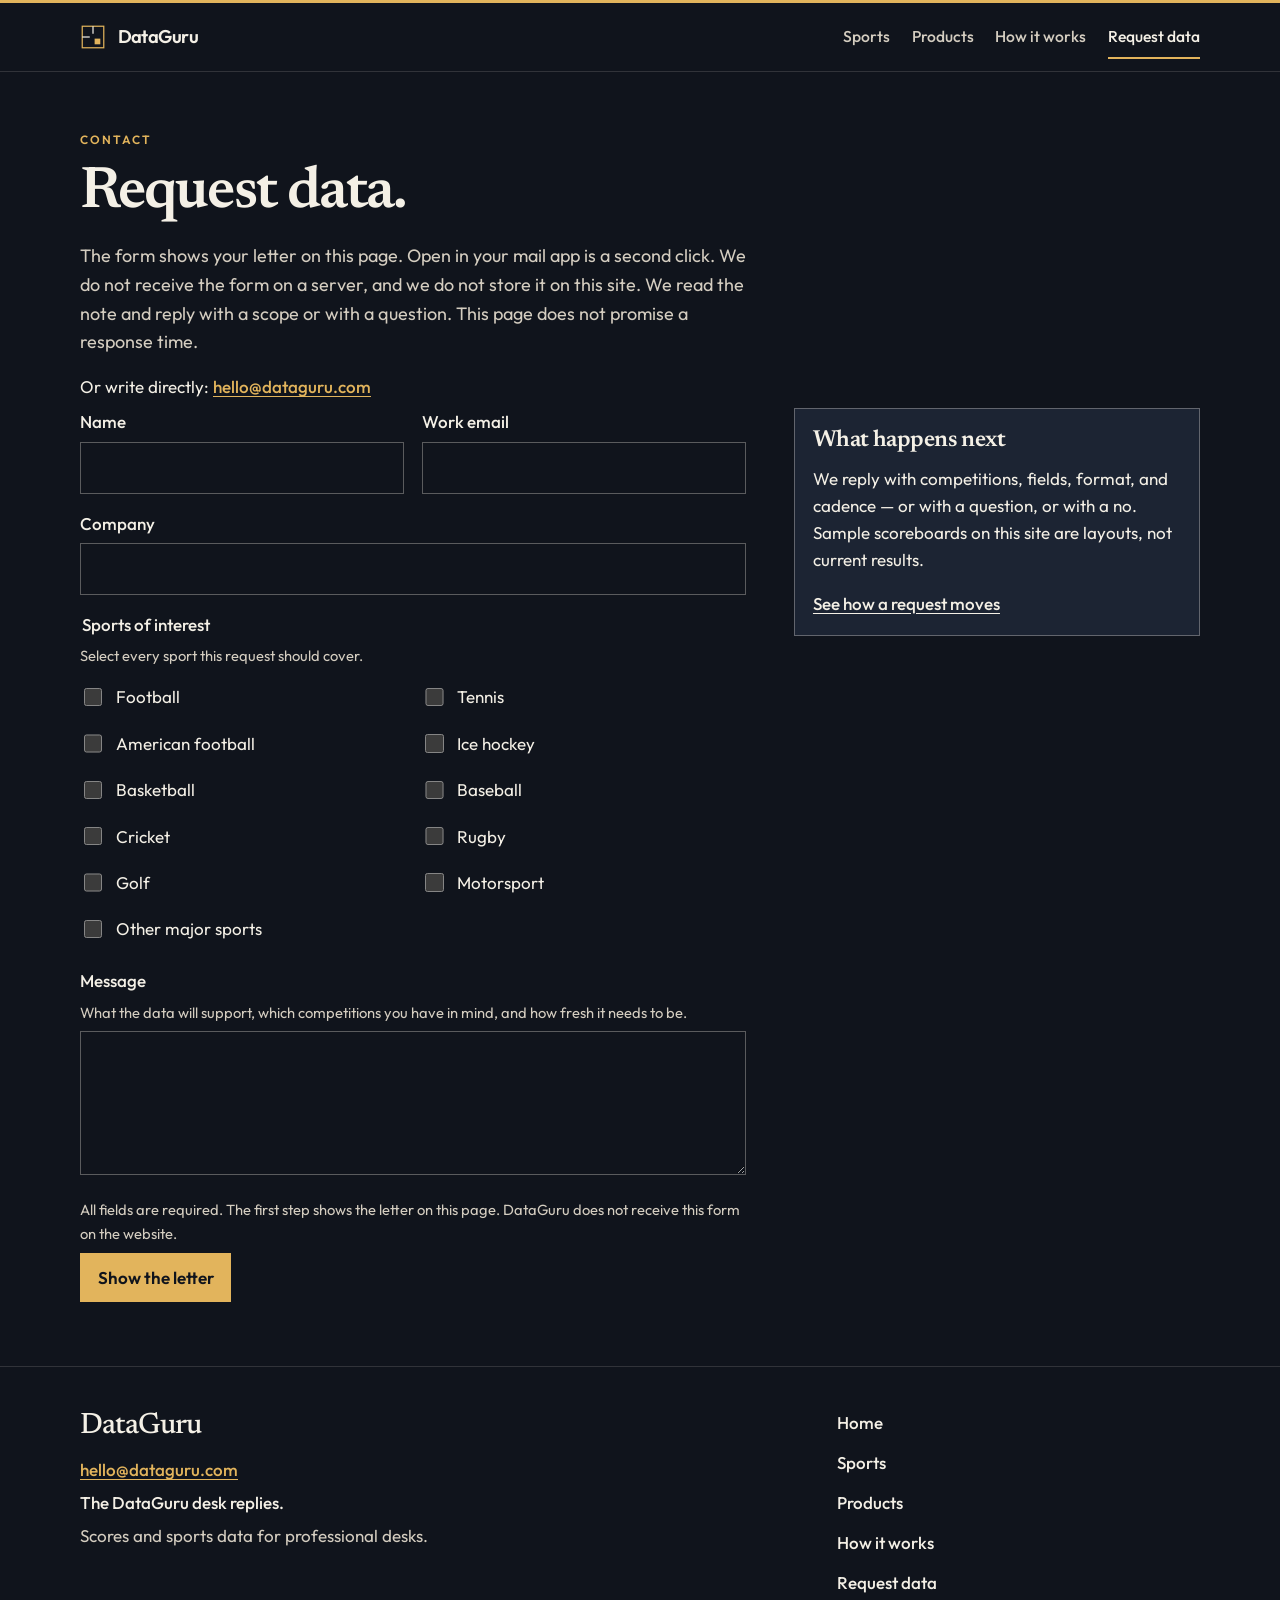
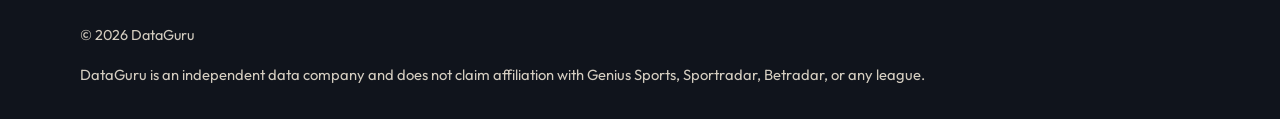
==== commit a1ba1365: "Restore the Brass Ledger palette. Put the dark ink ground, warm paper type, and brass accent back on" ====
--- a/contact.html
+++ b/contact.html
@@ -5,7 +5,7 @@
   <meta name="viewport" content="width=device-width, initial-scale=1">
   <title>Request data — DataGuru</title>
   <meta name="description" content="Request sports data from DataGuru. The form shows your letter on the page first. A second click opens it in your mail app. Nothing is stored on this site.">
-  <meta name="theme-color" content="#7eb8e4">
+  <meta name="theme-color" content="#10141c">
   <link rel="icon" href="favicon.ico" sizes="32x32">
   <link rel="icon" href="assets/favicon.svg" type="image/svg+xml">
   <link rel="preload" href="fonts/newsreader-latin-500-normal.woff2" as="font" type="font/woff2" crossorigin>
--- a/css/site.css
+++ b/css/site.css
@@ -1,6 +1,5 @@
-/* DataGuru — daylight hard court.
-   Light court blue, dark text, deeper blue accent. Newsreader for titles.
-   Brass is unused: it does not hold contrast on this court. */
+/* DataGuru — Brass Ledger.
+   Indigo ink, warm paper, one brass signal. Newsreader for titles. */
 
 @font-face {
   font-family: "Newsreader";
@@ -51,21 +50,21 @@
 }
 
 :root {
-  --court: #7eb8e4;
-  --court-deep: #68aad8;
-  --card: #f4f9fc;
-  --ink: #102033;
-  --muted: #1c3348;
-  --line: rgba(255, 255, 255, 0.86);
-  --line-ink: rgba(16, 32, 51, 0.16);
-  --line-strong: rgba(16, 32, 51, 0.28);
-  --accent: #0a2748;
-  --on-accent: #f4f9fc;
-  --error: #5c1814;
+  --court: #10141c;
+  --court-deep: #171d29;
+  --card: #1c2433;
+  --ink: #f4f0e6;
+  --muted: #d4cdc0;
+  --line: rgba(244, 240, 230, 0.14);
+  --line-ink: rgba(244, 240, 230, 0.14);
+  --line-strong: rgba(244, 240, 230, 0.32);
+  --accent: #e2b45c;
+  --on-accent: #10141c;
+  --error: #ffc9bc;
   --serif: "Newsreader", "Iowan Old Style", Palatino, Georgia, serif;
   --sans: "Outfit", "Avenir Next", "Segoe UI", sans-serif;
   --header: 4.25rem;
-  color-scheme: light;
+  color-scheme: dark;
 }
 
 *,
@@ -316,7 +315,7 @@
 }
 
 .hero-wrap {
-  background: radial-gradient(ellipse 55% 80% at 100% 0%, rgba(255, 255, 255, 0.45), transparent 58%);
+  background: radial-gradient(ellipse 55% 80% at 100% 0%, rgba(226, 180, 92, 0.16), transparent 58%);
 }
 
 .hero {
@@ -376,13 +375,13 @@
 }
 
 .text-link {
-  color: var(--accent);
+  color: var(--ink);
   font-weight: 500;
   text-underline-offset: 0.2em;
 }
 
 .text-link:hover {
-  color: var(--ink);
+  color: var(--accent);
 }
 
 .fine {
@@ -441,7 +440,9 @@
 .sample {
   position: relative;
   border: 1px solid var(--line-strong);
-  background: var(--card);
+  background:
+    linear-gradient(180deg, rgba(226, 180, 92, 0.14), rgba(226, 180, 92, 0) 32%),
+    var(--card);
   padding: 1.45rem 1.3rem 1.15rem;
 }
 
@@ -663,7 +664,7 @@
   aspect-ratio: 16 / 10;
   overflow: hidden;
   border: 1px dashed var(--line-strong);
-  background: rgba(255, 255, 255, 0.28);
+  background: var(--card);
 }
 
 .venue-frame img {
@@ -711,7 +712,7 @@
 
 .plate:hover,
 .plate:focus-within {
-  background: rgba(255, 255, 255, 0.28);
+  background: rgba(244, 240, 230, 0.04);
 }
 
 .plate:has(a:focus-visible) {
@@ -774,7 +775,7 @@
 }
 
 .sport-index a:hover {
-  background: rgba(255, 255, 255, 0.28);
+  background: rgba(244, 240, 230, 0.04);
   color: var(--accent);
 }
 
@@ -851,14 +852,14 @@
 }
 
 .close .button {
-  background: var(--card);
+  background: #10141c;
   color: var(--ink);
   flex: 0 0 auto;
 }
 
 .close .button:hover {
-  background: var(--court);
-  color: var(--ink);
+  background: var(--ink);
+  color: #10141c;
 }
 
 .page-head {
@@ -1089,7 +1090,7 @@
   padding: 0.75rem 0.8rem;
   border: 1px solid var(--line-strong);
   border-radius: 0;
-  background: var(--card);
+  background: var(--court);
   color: var(--ink);
   font: inherit;
   font-size: 1rem;
@@ -1110,7 +1111,7 @@
 input:-webkit-autofill {
   -webkit-text-fill-color: var(--ink);
   caret-color: var(--ink);
-  box-shadow: 0 0 0 1000px var(--card) inset;
+  box-shadow: 0 0 0 1000px var(--court) inset;
 }
 
 .checks {
@@ -1195,7 +1196,7 @@
   margin: 0.75rem 0 1rem;
   padding: 0.85rem 0.9rem;
   border: 1px solid var(--line-strong);
-  background: #e7f4fb;
+  background: var(--court);
   color: var(--ink);
   font-family: var(--sans);
   font-size: 0.95rem;
